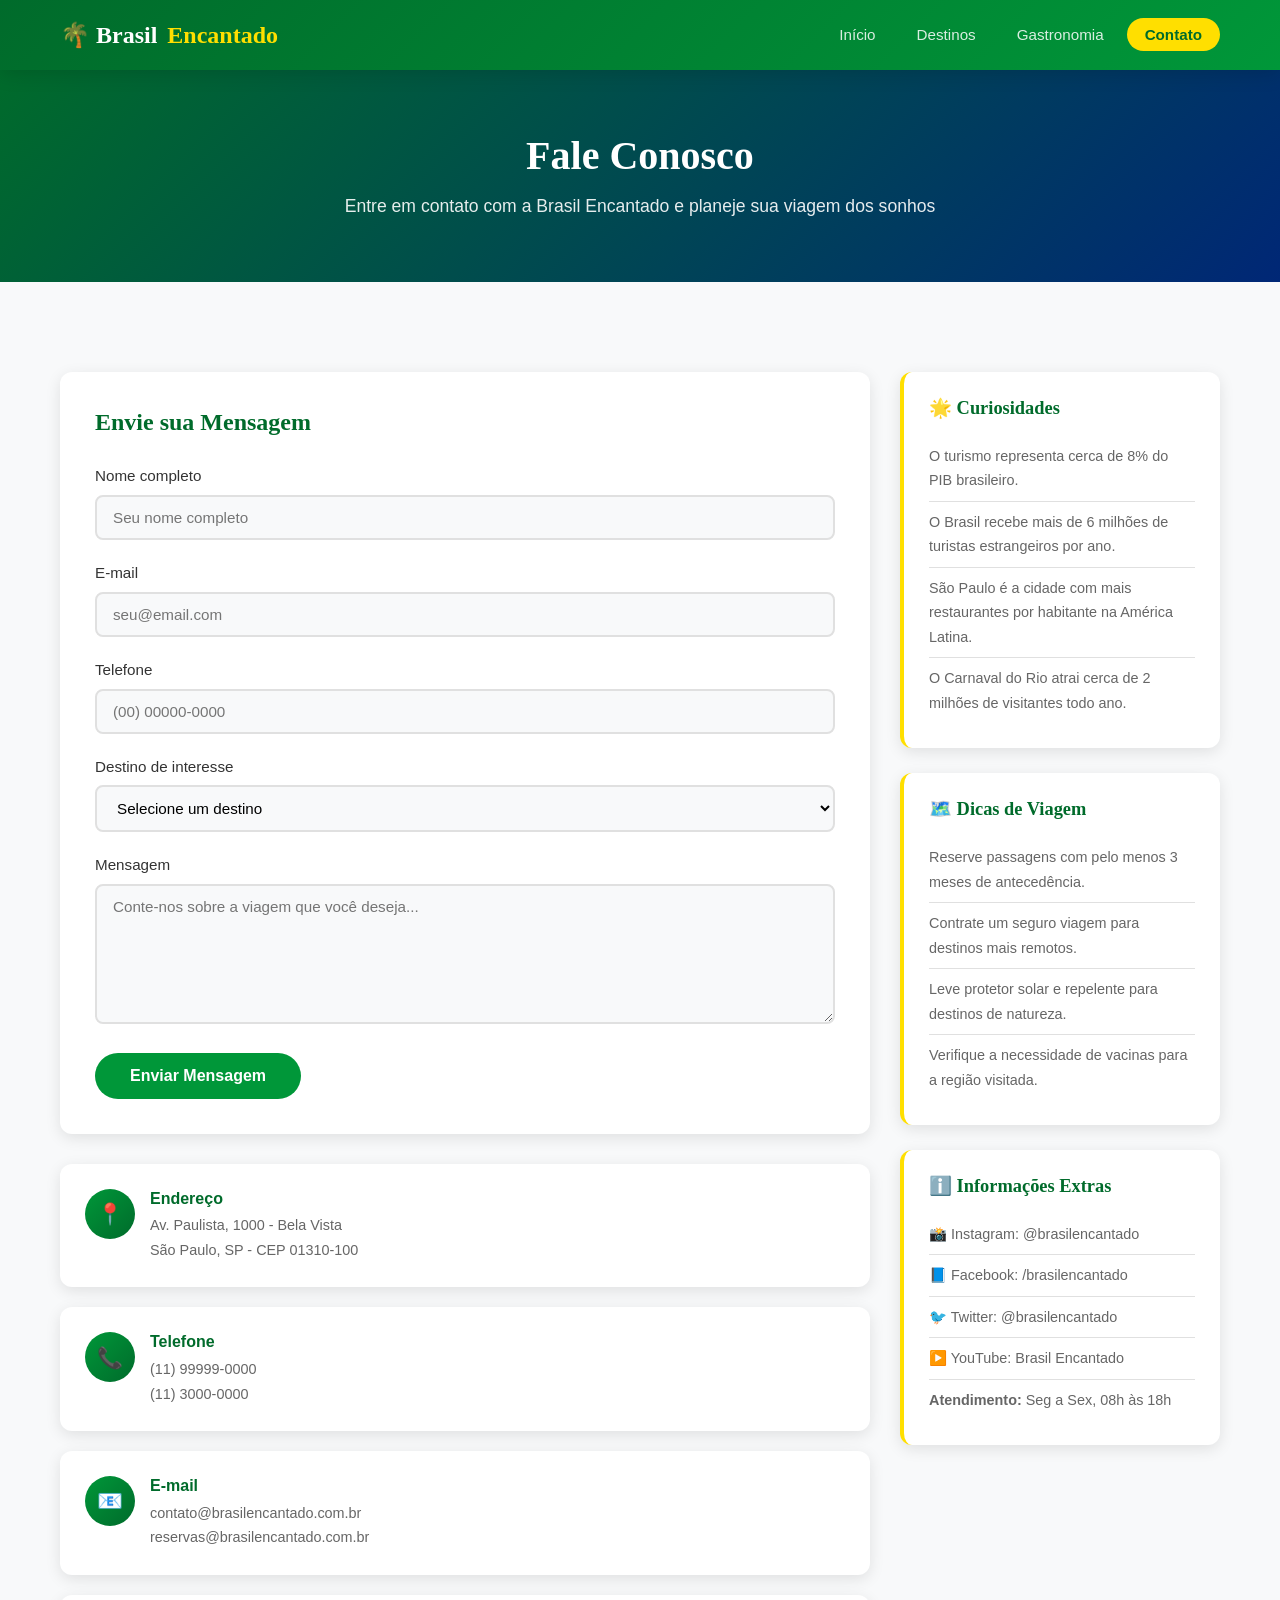
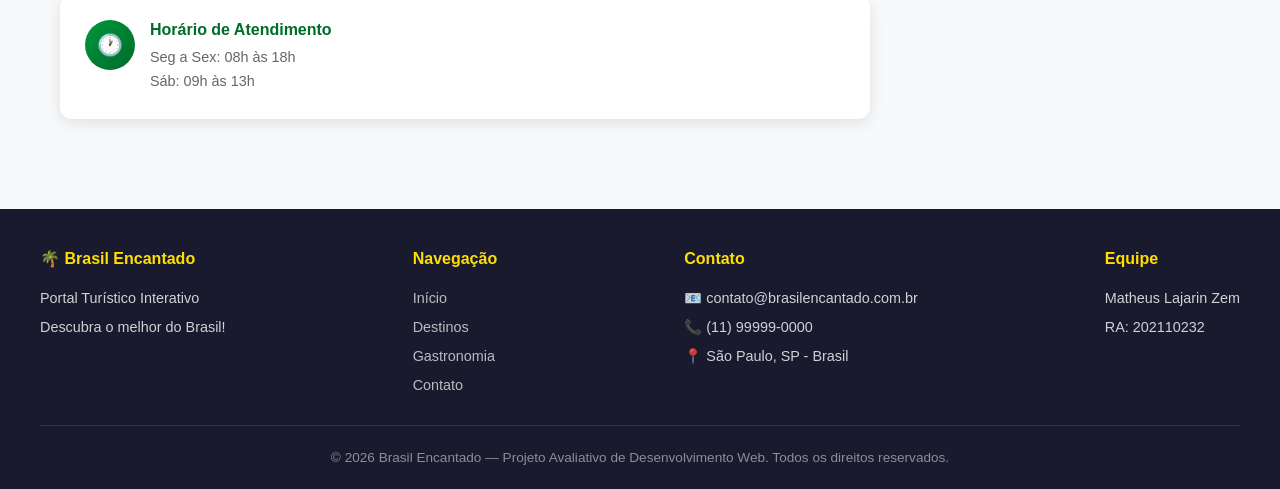
==== contato.html @ 38893d4e "Projeto Portal Turistico - Descubra o Brasil" ====
<!DOCTYPE html>
<html lang="pt-BR">
<head>
    <meta charset="UTF-8">
    <meta name="viewport" content="width=device-width, initial-scale=1.0">
    <title>Contato - Brasil Encantado</title>
    <link rel="stylesheet" href="css/style.css">
</head>
<body>

    <!-- Header -->
    <header class="site-header">
        <div class="header-container">
            <a href="index.html" class="logo">🌴 Brasil <span>Encantado</span></a>
            <nav class="main-nav">
                <ul>
                    <li><a href="index.html">Início</a></li>
                    <li><a href="destinos.html">Destinos</a></li>
                    <li><a href="gastronomia.html">Gastronomia</a></li>
                    <li><a href="contato.html" class="active">Contato</a></li>
                </ul>
            </nav>
        </div>
    </header>

    <!-- Page Banner -->
    <section class="page-banner">
        <h1>Fale Conosco</h1>
        <p>Entre em contato com a Brasil Encantado e planeje sua viagem dos sonhos</p>
    </section>

    <!-- Main Content -->
    <main class="main-content">
        <div class="content-wrapper">
            <div class="content-area">

                <!-- Formulário de Contato -->
                <section class="fade-in">
                    <div class="contact-section">
                        <div class="contact-form">
                            <h2>Envie sua Mensagem</h2>
                            <form action="#" method="post">
                                <div class="form-group">
                                    <label for="nome">Nome completo</label>
                                    <input type="text" id="nome" name="nome" placeholder="Seu nome completo" required>
                                </div>
                                <div class="form-group">
                                    <label for="email">E-mail</label>
                                    <input type="email" id="email" name="email" placeholder="seu@email.com" required>
                                </div>
                                <div class="form-group">
                                    <label for="telefone">Telefone</label>
                                    <input type="tel" id="telefone" name="telefone" placeholder="(00) 00000-0000">
                                </div>
                                <div class="form-group">
                                    <label for="destino">Destino de interesse</label>
                                    <select id="destino" name="destino">
                                        <option value="">Selecione um destino</option>
                                        <option value="rio">Rio de Janeiro</option>
                                        <option value="salvador">Salvador</option>
                                        <option value="foz">Foz do Iguaçu</option>
                                        <option value="noronha">Fernando de Noronha</option>
                                        <option value="pantanal">Pantanal</option>
                                        <option value="lencois">Lençóis Maranhenses</option>
                                        <option value="outro">Outro</option>
                                    </select>
                                </div>
                                <div class="form-group">
                                    <label for="mensagem">Mensagem</label>
                                    <textarea id="mensagem" name="mensagem" placeholder="Conte-nos sobre a viagem que você deseja..." required></textarea>
                                </div>
                                <button type="submit" class="btn btn-secondary">Enviar Mensagem</button>
                            </form>
                        </div>

                        <div class="contact-info-box">
                            <div class="info-card">
                                <div class="info-icon">📍</div>
                                <div>
                                    <h4>Endereço</h4>
                                    <p>Av. Paulista, 1000 - Bela Vista<br>São Paulo, SP - CEP 01310-100</p>
                                </div>
                            </div>
                            <div class="info-card">
                                <div class="info-icon">📞</div>
                                <div>
                                    <h4>Telefone</h4>
                                    <p>(11) 99999-0000<br>(11) 3000-0000</p>
                                </div>
                            </div>
                            <div class="info-card">
                                <div class="info-icon">📧</div>
                                <div>
                                    <h4>E-mail</h4>
                                    <p>contato@brasilencantado.com.br<br>reservas@brasilencantado.com.br</p>
                                </div>
                            </div>
                            <div class="info-card">
                                <div class="info-icon">🕐</div>
                                <div>
                                    <h4>Horário de Atendimento</h4>
                                    <p>Seg a Sex: 08h às 18h<br>Sáb: 09h às 13h</p>
                                </div>
                            </div>
                        </div>
                    </div>
                </section>

            </div>

            <!-- Aside / Sidebar -->
            <aside class="sidebar">
                <div class="aside-box">
                    <h3>🌟 Curiosidades</h3>
                    <ul>
                        <li>O turismo representa cerca de 8% do PIB brasileiro.</li>
                        <li>O Brasil recebe mais de 6 milhões de turistas estrangeiros por ano.</li>
                        <li>São Paulo é a cidade com mais restaurantes por habitante na América Latina.</li>
                        <li>O Carnaval do Rio atrai cerca de 2 milhões de visitantes todo ano.</li>
                    </ul>
                </div>

                <div class="aside-box">
                    <h3>🗺️ Dicas de Viagem</h3>
                    <ul>
                        <li>Reserve passagens com pelo menos 3 meses de antecedência.</li>
                        <li>Contrate um seguro viagem para destinos mais remotos.</li>
                        <li>Leve protetor solar e repelente para destinos de natureza.</li>
                        <li>Verifique a necessidade de vacinas para a região visitada.</li>
                    </ul>
                </div>

                <div class="aside-box">
                    <h3>ℹ️ Informações Extras</h3>
                    <ul>
                        <li>📸 Instagram: @brasilencantado</li>
                        <li>📘 Facebook: /brasilencantado</li>
                        <li>🐦 Twitter: @brasilencantado</li>
                        <li>▶️ YouTube: Brasil Encantado</li>
                        <li><strong>Atendimento:</strong> Seg a Sex, 08h às 18h</li>
                    </ul>
                </div>
            </aside>
        </div>
    </main>

    <!-- Footer -->
    <footer class="site-footer">
        <div class="footer-container">
            <div class="footer-section">
                <h4>🌴 Brasil Encantado</h4>
                <p>Portal Turístico Interativo</p>
                <p>Descubra o melhor do Brasil!</p>
            </div>
            <div class="footer-section">
                <h4>Navegação</h4>
                <ul>
                    <li><a href="index.html">Início</a></li>
                    <li><a href="destinos.html">Destinos</a></li>
                    <li><a href="gastronomia.html">Gastronomia</a></li>
                    <li><a href="contato.html">Contato</a></li>
                </ul>
            </div>
            <div class="footer-section">
                <h4>Contato</h4>
                <p>📧 contato@brasilencantado.com.br</p>
                <p>📞 (11) 99999-0000</p>
                <p>📍 São Paulo, SP - Brasil</p>
            </div>
            <div class="footer-section">
                <h4>Equipe</h4>
                <p>Matheus Lajarin Zem</p>
                <p>RA: 202110232</p>
            </div>
        </div>
        <div class="footer-bottom">
            <p>&copy; 2026 Brasil Encantado — Projeto Avaliativo de Desenvolvimento Web. Todos os direitos reservados.</p>
        </div>
    </footer>

</body>
</html>
---- css/style.css ----
/* ===== Fontes do Sistema ===== */

/* ===== Reset & Base ===== */
*,
*::before,
*::after {
    margin: 0;
    padding: 0;
    box-sizing: border-box;
}

:root {
    --green: #009739;
    --green-dark: #006B2B;
    --yellow: #FFDF00;
    --yellow-soft: #FFF3B0;
    --blue: #002776;
    --blue-light: #1A3F8F;
    --dark: #1a1a2e;
    --gray-dark: #333;
    --gray: #666;
    --gray-light: #e0e0e0;
    --white: #ffffff;
    --bg-light: #f8f9fa;
    --shadow: 0 4px 15px rgba(0, 0, 0, 0.1);
    --shadow-hover: 0 8px 30px rgba(0, 0, 0, 0.18);
    --radius: 12px;
    --transition: all 0.3s ease;
}

html {
    scroll-behavior: smooth;
}

body {
    font-family: Arial, Helvetica, sans-serif;
    color: var(--gray-dark);
    background-color: var(--bg-light);
    line-height: 1.7;
    min-height: 100vh;
    display: flex;
    flex-direction: column;
}

img {
    max-width: 100%;
    height: auto;
    display: block;
}

a {
    text-decoration: none;
    color: inherit;
    transition: var(--transition);
}

ul {
    list-style: none;
}

h1, h2, h3, h4 {
    font-family: Georgia, 'Times New Roman', serif;
    color: var(--dark);
    line-height: 1.3;
}

/* ===== Header ===== */
.site-header {
    background: linear-gradient(135deg, var(--green-dark), var(--green));
    color: var(--white);
    padding: 0;
    position: sticky;
    top: 0;
    z-index: 1000;
    box-shadow: 0 2px 20px rgba(0, 0, 0, 0.15);
}

.header-container {
    max-width: 1200px;
    margin: 0 auto;
    padding: 0 20px;
    display: flex;
    align-items: center;
    justify-content: space-between;
    height: 70px;
}

.logo {
    font-family: Georgia, 'Times New Roman', serif;
    font-size: 1.5rem;
    font-weight: 700;
    color: var(--white);
    display: flex;
    align-items: center;
    gap: 10px;
}

.logo span {
    color: var(--yellow);
}

/* ===== Navigation ===== */
.main-nav ul {
    display: flex;
    gap: 5px;
}

.main-nav a {
    color: rgba(255, 255, 255, 0.85);
    padding: 8px 18px;
    border-radius: 25px;
    font-size: 0.95rem;
    font-weight: 500;
    transition: var(--transition);
    position: relative;
}

.main-nav a:hover {
    color: var(--white);
    background: rgba(255, 255, 255, 0.15);
}

.main-nav a.active {
    color: var(--green-dark);
    background: var(--yellow);
    font-weight: 600;
}

/* ===== Hero Section ===== */
.hero {
    position: relative;
    height: 500px;
    background: linear-gradient(135deg, var(--blue) 0%, var(--green-dark) 50%, var(--green) 100%);
    display: flex;
    align-items: center;
    justify-content: center;
    text-align: center;
    color: var(--white);
    overflow: hidden;
}

.hero::before {
    content: '';
    position: absolute;
    top: 0;
    left: 0;
    right: 0;
    bottom: 0;
    background: url('../img/hero-brasil.jpg') center/cover no-repeat;
    opacity: 0.3;
}

.hero-content {
    position: relative;
    z-index: 2;
    max-width: 700px;
    padding: 20px;
    animation: fadeInUp 1s ease;
}

.hero h1 {
    font-size: 3rem;
    color: var(--white);
    margin-bottom: 15px;
    text-shadow: 2px 2px 8px rgba(0, 0, 0, 0.3);
}

.hero p {
    font-size: 1.2rem;
    margin-bottom: 30px;
    opacity: 0.95;
}

.btn {
    display: inline-block;
    padding: 14px 35px;
    border-radius: 30px;
    font-weight: 600;
    font-size: 1rem;
    transition: var(--transition);
    cursor: pointer;
    border: none;
    font-family: Arial, Helvetica, sans-serif;
}

.btn-primary {
    background: var(--yellow);
    color: var(--green-dark);
}

.btn-primary:hover {
    background: var(--white);
    color: var(--green);
    transform: translateY(-2px);
    box-shadow: 0 5px 20px rgba(0, 0, 0, 0.2);
}

.btn-secondary {
    background: var(--green);
    color: var(--white);
}

.btn-secondary:hover {
    background: var(--green-dark);
    transform: translateY(-2px);
    box-shadow: 0 5px 20px rgba(0, 0, 0, 0.2);
}

/* ===== Main Content ===== */
.main-content {
    flex: 1;
    max-width: 1200px;
    width: 100%;
    margin: 0 auto;
    padding: 40px 20px;
}

.content-wrapper {
    display: flex;
    gap: 30px;
    align-items: flex-start;
}

.content-area {
    flex: 1;
    min-width: 0;
}

/* ===== Sections ===== */
.section-title {
    font-size: 2rem;
    margin-bottom: 10px;
    position: relative;
    padding-bottom: 15px;
}

.section-title::after {
    content: '';
    position: absolute;
    bottom: 0;
    left: 0;
    width: 60px;
    height: 4px;
    background: var(--yellow);
    border-radius: 2px;
}

.center {
    text-align: center;
}

.section-title.center {
    text-align: center;
}

.section-title.center::after {
    left: 50%;
    transform: translateX(-50%);
}

.section-subtitle {
    color: var(--gray);
    font-size: 1.05rem;
    margin-bottom: 30px;
}

section {
    margin-bottom: 50px;
}

/* ===== Cards Grid ===== */
.cards-grid {
    display: flex;
    flex-wrap: wrap;
    gap: 25px;
}

.card {
    background: var(--white);
    border-radius: var(--radius);
    overflow: hidden;
    box-shadow: var(--shadow);
    transition: var(--transition);
    flex: 1 1 300px;
    max-width: 100%;
}

.card:hover {
    transform: translateY(-8px);
    box-shadow: var(--shadow-hover);
}

.card-img {
    width: 100%;
    height: 220px;
    object-fit: cover;
    transition: var(--transition);
}

.card:hover .card-img {
    transform: scale(1.05);
}

.card-img-wrapper {
    overflow: hidden;
    height: 220px;
}

.card-body {
    padding: 20px;
}

.card-body h3 {
    font-size: 1.25rem;
    margin-bottom: 10px;
    color: var(--green-dark);
}

.card-body p {
    color: var(--gray);
    font-size: 0.95rem;
    margin-bottom: 15px;
}

.card-tag {
    display: inline-block;
    background: var(--yellow-soft);
    color: var(--green-dark);
    padding: 4px 12px;
    border-radius: 20px;
    font-size: 0.8rem;
    font-weight: 600;
}

/* ===== Aside ===== */
.sidebar {
    width: 320px;
    flex-shrink: 0;
}

.aside-box {
    background: var(--white);
    border-radius: var(--radius);
    padding: 25px;
    box-shadow: var(--shadow);
    margin-bottom: 25px;
    border-left: 4px solid var(--yellow);
}

.aside-box h3 {
    font-size: 1.15rem;
    margin-bottom: 15px;
    color: var(--green-dark);
    display: flex;
    align-items: center;
    gap: 8px;
}

.aside-box ul {
    list-style: none;
}

.aside-box ul li {
    padding: 8px 0;
    border-bottom: 1px solid var(--gray-light);
    font-size: 0.9rem;
    color: var(--gray);
}

.aside-box ul li:last-child {
    border-bottom: none;
}

.aside-box p {
    font-size: 0.9rem;
    color: var(--gray);
}

/* ===== Video Section ===== */
.video-grid {
    display: flex;
    flex-wrap: wrap;
    gap: 25px;
}

.video-container {
    flex: 1 1 400px;
    background: var(--white);
    border-radius: var(--radius);
    overflow: hidden;
    box-shadow: var(--shadow);
    transition: var(--transition);
}

.video-container:hover {
    transform: translateY(-5px);
    box-shadow: var(--shadow-hover);
}

.video-container iframe {
    width: 100%;
    height: 280px;
    border: none;
}

.video-container .video-caption {
    padding: 15px 20px;
}

.video-container .video-caption h3 {
    font-size: 1.1rem;
    color: var(--green-dark);
    margin-bottom: 5px;
}

.video-container .video-caption p {
    font-size: 0.85rem;
    color: var(--gray);
}

/* ===== Page Banner ===== */
.page-banner {
    background: linear-gradient(135deg, var(--green-dark), var(--blue));
    color: var(--white);
    padding: 60px 20px;
    text-align: center;
}

.page-banner h1 {
    font-size: 2.5rem;
    color: var(--white);
    margin-bottom: 10px;
}

.page-banner p {
    font-size: 1.1rem;
    opacity: 0.9;
    max-width: 600px;
    margin: 0 auto;
}

/* ===== Gastronomy ===== */
.dish-card {
    display: flex;
    background: var(--white);
    border-radius: var(--radius);
    overflow: hidden;
    box-shadow: var(--shadow);
    margin-bottom: 25px;
    transition: var(--transition);
}

.dish-card:hover {
    transform: translateY(-5px);
    box-shadow: var(--shadow-hover);
}

.dish-card img {
    width: 300px;
    min-height: 220px;
    object-fit: cover;
    flex-shrink: 0;
}

.dish-card .dish-info {
    padding: 25px;
    display: flex;
    flex-direction: column;
    justify-content: center;
}

.dish-card .dish-info h3 {
    font-size: 1.3rem;
    color: var(--green-dark);
    margin-bottom: 10px;
}

.dish-card .dish-info p {
    color: var(--gray);
    font-size: 0.95rem;
    margin-bottom: 10px;
}

.dish-origin {
    display: inline-block;
    background: var(--green);
    color: var(--white);
    padding: 4px 14px;
    border-radius: 20px;
    font-size: 0.8rem;
    font-weight: 500;
    width: fit-content;
}

/* ===== Contact Form ===== */
.contact-section {
    display: flex;
    gap: 30px;
    flex-wrap: wrap;
}

.contact-form {
    flex: 1 1 500px;
    background: var(--white);
    padding: 35px;
    border-radius: var(--radius);
    box-shadow: var(--shadow);
}

.contact-form h2 {
    font-size: 1.5rem;
    margin-bottom: 25px;
    color: var(--green-dark);
}

.form-group {
    margin-bottom: 20px;
}

.form-group label {
    display: block;
    margin-bottom: 6px;
    font-weight: 500;
    font-size: 0.95rem;
    color: var(--gray-dark);
}

.form-group input,
.form-group textarea,
.form-group select {
    width: 100%;
    padding: 12px 16px;
    border: 2px solid var(--gray-light);
    border-radius: 8px;
    font-family: Arial, Helvetica, sans-serif;
    font-size: 0.95rem;
    transition: var(--transition);
    background: var(--bg-light);
}

.form-group input:focus,
.form-group textarea:focus,
.form-group select:focus {
    outline: none;
    border-color: var(--green);
    background: var(--white);
    box-shadow: 0 0 0 3px rgba(0, 151, 57, 0.1);
}

.form-group textarea {
    height: 140px;
    resize: vertical;
}

.contact-info-box {
    flex: 1 1 300px;
    display: flex;
    flex-direction: column;
    gap: 20px;
}

.info-card {
    background: var(--white);
    padding: 25px;
    border-radius: var(--radius);
    box-shadow: var(--shadow);
    display: flex;
    align-items: flex-start;
    gap: 15px;
    transition: var(--transition);
}

.info-card:hover {
    transform: translateY(-3px);
    box-shadow: var(--shadow-hover);
}

.info-icon {
    width: 50px;
    height: 50px;
    background: linear-gradient(135deg, var(--green), var(--green-dark));
    border-radius: 50%;
    display: flex;
    align-items: center;
    justify-content: center;
    color: var(--white);
    font-size: 1.3rem;
    flex-shrink: 0;
}

.info-card h4 {
    font-family: Arial, Helvetica, sans-serif;
    font-size: 1rem;
    margin-bottom: 4px;
    color: var(--green-dark);
}

.info-card p {
    font-size: 0.9rem;
    color: var(--gray);
}

/* ===== Footer ===== */
.site-footer {
    background: var(--dark);
    color: rgba(255, 255, 255, 0.8);
    padding: 40px 20px 20px;
    margin-top: auto;
}

.footer-container {
    max-width: 1200px;
    margin: 0 auto;
    display: flex;
    flex-wrap: wrap;
    gap: 30px;
    justify-content: space-between;
    padding-bottom: 25px;
    border-bottom: 1px solid rgba(255, 255, 255, 0.1);
}

.footer-section h4 {
    font-family: Arial, Helvetica, sans-serif;
    color: var(--yellow);
    font-size: 1rem;
    margin-bottom: 15px;
}

.footer-section p,
.footer-section li {
    font-size: 0.9rem;
    line-height: 2;
}

.footer-section a {
    color: rgba(255, 255, 255, 0.7);
}

.footer-section a:hover {
    color: var(--yellow);
}

.footer-bottom {
    max-width: 1200px;
    margin: 0 auto;
    text-align: center;
    padding-top: 20px;
    font-size: 0.85rem;
    color: rgba(255, 255, 255, 0.5);
}

/* ===== Features Grid ===== */
.features-grid {
    display: flex;
    flex-wrap: wrap;
    gap: 25px;
    margin-top: 20px;
}

.feature-item {
    flex: 1 1 250px;
    text-align: center;
    padding: 30px 20px;
    background: var(--white);
    border-radius: var(--radius);
    box-shadow: var(--shadow);
    transition: var(--transition);
}

.feature-item:hover {
    transform: translateY(-5px);
    box-shadow: var(--shadow-hover);
}

.feature-icon {
    font-size: 2.5rem;
    margin-bottom: 15px;
}

.feature-item h3 {
    font-size: 1.15rem;
    margin-bottom: 10px;
    color: var(--green-dark);
}

.feature-item p {
    font-size: 0.9rem;
    color: var(--gray);
}

/* ===== Animations ===== */
@keyframes fadeInUp {
    from {
        opacity: 0;
        transform: translateY(30px);
    }
    to {
        opacity: 1;
        transform: translateY(0);
    }
}

@keyframes fadeIn {
    from { opacity: 0; }
    to { opacity: 1; }
}

.fade-in {
    animation: fadeIn 0.8s ease;
}

/* ===== Responsive ===== */
@media (max-width: 992px) {
    .content-wrapper {
        flex-direction: column;
    }

    .sidebar {
        width: 100%;
    }

    .hero h1 {
        font-size: 2.2rem;
    }

    .dish-card {
        flex-direction: column;
    }

    .dish-card img {
        width: 100%;
        height: 220px;
    }
}

@media (max-width: 768px) {
    .header-container {
        flex-direction: column;
        height: auto;
        padding: 15px 20px;
        gap: 10px;
    }

    .main-nav ul {
        flex-wrap: wrap;
        justify-content: center;
        gap: 5px;
    }

    .main-nav a {
        padding: 6px 14px;
        font-size: 0.85rem;
    }

    .hero {
        height: 380px;
    }

    .hero h1 {
        font-size: 1.8rem;
    }

    .hero p {
        font-size: 1rem;
    }

    .page-banner h1 {
        font-size: 1.8rem;
    }

    .cards-grid {
        flex-direction: column;
    }

    .card {
        flex: 1 1 100%;
    }

    .video-grid {
        flex-direction: column;
    }

    .video-container {
        flex: 1 1 100%;
    }

    .contact-section {
        flex-direction: column;
    }

    .section-title {
        font-size: 1.6rem;
    }

    .features-grid {
        flex-direction: column;
    }
}

@media (max-width: 480px) {
    .logo {
        font-size: 1.2rem;
    }

    .hero h1 {
        font-size: 1.5rem;
    }

    .btn {
        padding: 12px 25px;
        font-size: 0.9rem;
    }
}
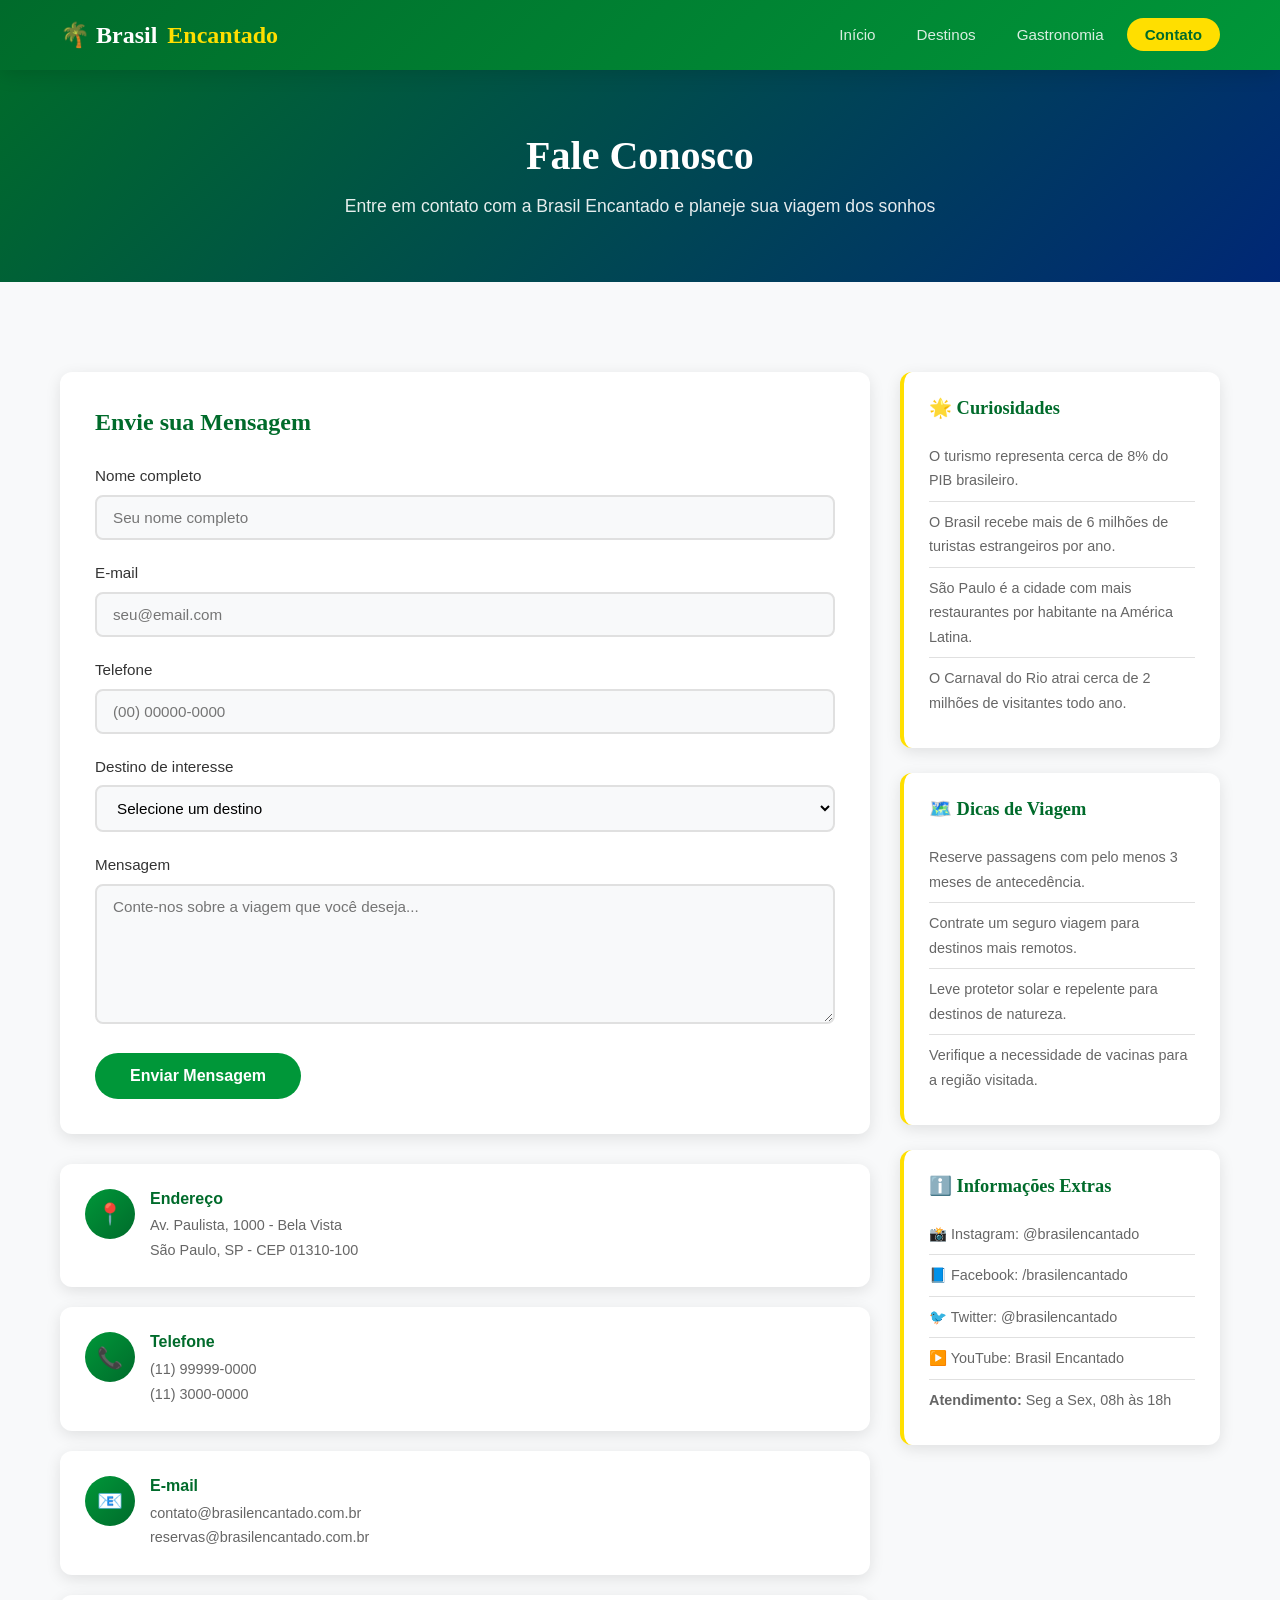
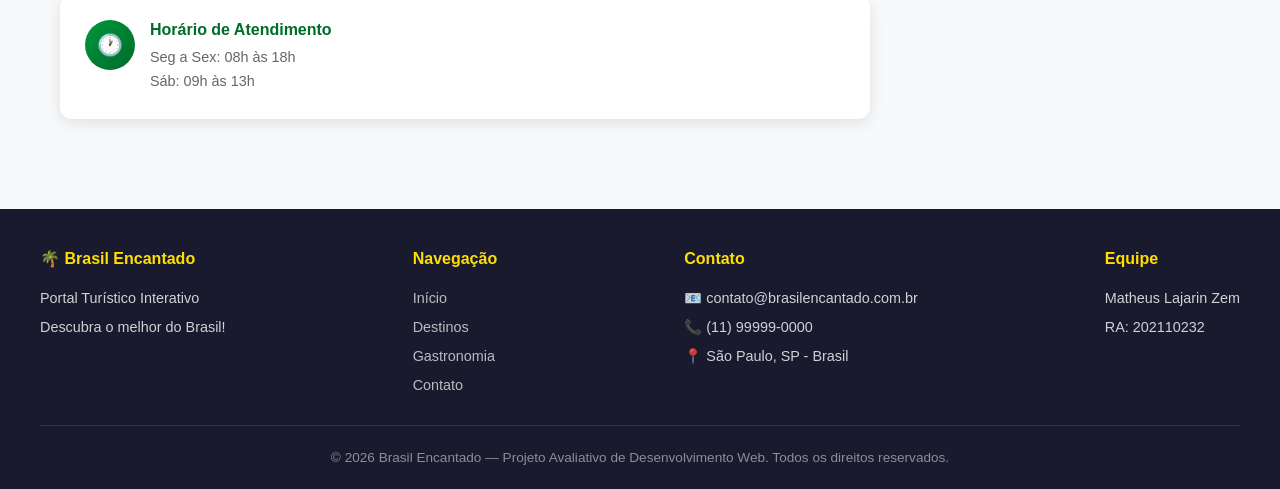
==== commit 939d2a49: "Substitui alert por toast de confirmacao no formulario de contato" ====
--- a/contato.html
+++ b/contato.html
@@ -71,6 +71,30 @@
                                 </div>
                                 <button type="submit" class="btn btn-secondary">Enviar Mensagem</button>
                             </form>
+                            <script>
+                                document.querySelector('form').addEventListener('submit', function(e) {
+                                    e.preventDefault();
+                                    showToast('Mensagem enviada com sucesso! Em breve entraremos em contato.');
+                                    this.reset();
+                                });
+
+                                function showToast(msg) {
+                                    var toast = document.createElement('div');
+                                    toast.className = 'toast';
+                                    toast.innerHTML =
+                                        '<span class="toast-icon">✅</span>' +
+                                        '<span>' + msg + '</span>' +
+                                        '<button class="toast-close" onclick="dismissToast(this.parentElement)">✕</button>';
+                                    document.body.appendChild(toast);
+                                    setTimeout(function() { dismissToast(toast); }, 5000);
+                                }
+
+                                function dismissToast(toast) {
+                                    if (!toast) return;
+                                    toast.classList.add('hide');
+                                    setTimeout(function() { toast.remove(); }, 350);
+                                }
+                            </script>
                         </div>
 
                         <div class="contact-info-box">
--- a/css/style.css
+++ b/css/style.css
@@ -705,6 +705,61 @@
     to { opacity: 1; }
 }
 
+/* ===== Toast Notification ===== */
+.toast {
+    position: fixed;
+    top: 24px;
+    right: 24px;
+    background: var(--green);
+    color: #fff;
+    padding: 16px 22px;
+    border-radius: 10px;
+    box-shadow: 0 6px 24px rgba(0, 0, 0, 0.18);
+    display: flex;
+    align-items: center;
+    gap: 12px;
+    font-size: 0.97rem;
+    font-weight: 500;
+    z-index: 9999;
+    animation: toastIn 0.35s ease;
+    max-width: 340px;
+}
+
+.toast-icon {
+    font-size: 1.4rem;
+    flex-shrink: 0;
+}
+
+.toast-close {
+    margin-left: auto;
+    background: none;
+    border: none;
+    color: #fff;
+    font-size: 1.1rem;
+    cursor: pointer;
+    opacity: 0.8;
+    padding: 0 0 0 8px;
+    line-height: 1;
+}
+
+.toast-close:hover {
+    opacity: 1;
+}
+
+.toast.hide {
+    animation: toastOut 0.35s ease forwards;
+}
+
+@keyframes toastIn {
+    from { opacity: 0; transform: translateX(60px); }
+    to   { opacity: 1; transform: translateX(0); }
+}
+
+@keyframes toastOut {
+    from { opacity: 1; transform: translateX(0); }
+    to   { opacity: 0; transform: translateX(60px); }
+}
+
 .fade-in {
     animation: fadeIn 0.8s ease;
 }
